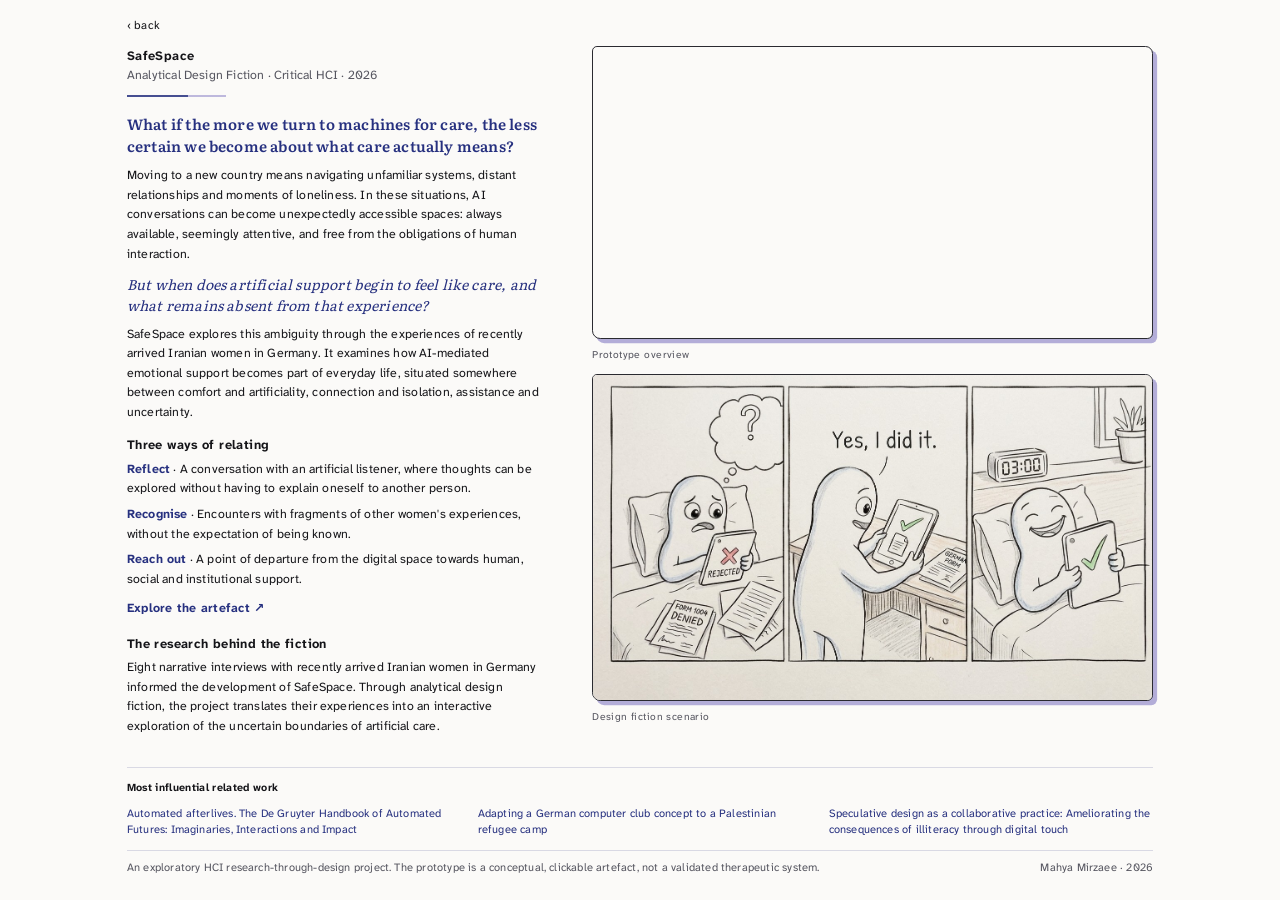
==== index.html @ 9c6891d4 "Back link goes to Design projects Co-Authored-By: Claude Opus 5.5 <noreply@anthropic.com>" ====
<!doctype html>
<html lang="en">
<head>
  <meta charset="utf-8">
  <meta name="viewport" content="width=device-width, initial-scale=1">
  <title>SafeSpace · Mahya Mirzaee</title>
  <meta name="description" content="SafeSpace: can a machine offer a sense of belonging without ever belonging to you? An analytical design fiction about AI-mediated care.">
  <meta name="theme-color" content="#fbfaf8">
  <link rel="stylesheet" href="project.css?v=14">
</head>
<body>
<div class="page">

  <nav class="top" aria-label="Site">
    <a href="https://mahyamirzaee.github.io/projects/">‹ back</a>
  </nav>

  <main>
  <!-- ===== Screen 1: text on the left, recording + two scenario pictures on the right ===== -->
  <section class="sheet" aria-labelledby="title">
    <div class="col">
      <h1 id="title">SafeSpace</h1>
      <p class="sub">Analytical Design Fiction · Critical HCI · 2026</p>
      <div class="thread" aria-hidden="true"></div>

      <p class="lead"><b>What if the more we turn to machines for care, the less certain we become about what care actually means?</b></p>
      <p>Moving to a new country means navigating unfamiliar systems, distant relationships and moments of loneliness. In these situations, AI conversations can become unexpectedly accessible spaces: always available, seemingly attentive, and free from the obligations of human interaction.</p>
      <p class="rq">But when does artificial support begin to feel like care, and what remains absent from that experience?</p>
      <p>SafeSpace explores this ambiguity through the experiences of recently arrived Iranian women in Germany. It examines how AI-mediated emotional support becomes part of everyday life, situated somewhere between comfort and artificiality, connection and isolation, assistance and uncertainty.</p>

      <h2>Three ways of relating</h2>
      <ol class="stages">
        <li><b>Reflect</b> · A conversation with an artificial listener, where thoughts can be explored without having to explain oneself to another person.</li>
        <li><b>Recognise</b> · Encounters with fragments of other women's experiences, without the expectation of being known.</li>
        <li><b>Reach out</b> · A point of departure from the digital space towards human, social and institutional support.</li>
      </ol>
      <a class="try" href="https://safespace-siegen.lovable.app/" target="_blank" rel="noopener">Explore the artefact ↗</a>

      <h2>The research behind the fiction</h2>
      <p>Eight narrative interviews with recently arrived Iranian women in Germany informed the development of SafeSpace. Through analytical design fiction, the project translates their experiences into an interactive exploration of the uncertain boundaries of artificial care.</p>
    </div>

    <!-- right side: the prototype overview video, and the scenario comic under it, in the same ink frame -->
    <div class="cluster pics">
      <figure>
        <!-- a silent video that loops like a GIF -->
        <div class="frame ink vid zoomable" data-cap="Prototype overview">
          <video src="video/prototype-overview.mp4" autoplay muted loop playsinline preload="auto" aria-label="Screen recording of the SafeSpace prototype: choosing a language, the home screen, Reflect, Stories and Find Support."></video>
        </div>
        <figcaption>Prototype overview</figcaption>
      </figure>
      <figure>
        <div class="frame ink comic zoomable" data-cap="Design fiction scenario">
          <img src="img/scenario-comic.jpg" alt="Three comic panels: a figure in bed reads 'Rejected' on a tablet next to a denied form; at a desk, with a German form, she says 'Yes, I did it.' as the tablet shows a check mark; at 03:00 in bed she smiles at the tablet's check mark.">
        </div>
        <figcaption>Design fiction scenario</figcaption>
      </figure>
    </div>
  </section>

  <section class="related related-plain" aria-labelledby="related-title">
    <h2 class="cluster-title" id="related-title">Most influential related work</h2>
    <ol>
      <li><a href="https://doi.org/10.1515/9783110792256-019" target="_blank" rel="noopener">Automated afterlives. The De Gruyter Handbook of Automated Futures: Imaginaries, Interactions and Impact</a></li>
      <li><a href="https://doi.org/10.1145/2631488.2631498" target="_blank" rel="noopener">Adapting a German computer club concept to a Palestinian refugee camp</a></li>
      <li><a href="https://doi.org/10.1145/3487917" target="_blank" rel="noopener">Speculative design as a collaborative practice: Ameliorating the consequences of illiteracy through digital touch</a></li>
    </ol>
  </section>
  </main>

  <footer class="foot">
    <span>An exploratory HCI research-through-design project. The prototype is a conceptual, clickable artefact, not a validated therapeutic system.</span>
    <span>Mahya Mirzaee · 2026</span>
  </footer>
</div>

<script>
  // Large view: click (or Enter) on a picture or video opens it big.
  // Close with a click anywhere, the × button, or Esc. Empty placeholders do nothing.
  (function () {
    var lb = document.createElement("div");
    lb.className = "lightbox";
    lb.hidden = true;
    lb.setAttribute("role", "dialog");
    lb.setAttribute("aria-modal", "true");
    lb.setAttribute("aria-label", "Large view");
    lb.innerHTML = '<button class="lb-close" type="button" aria-label="Close large view">×</button>' +
                   '<div class="lb-inner"></div><p class="lb-cap"></p>';
    document.body.appendChild(lb);
    var inner = lb.querySelector(".lb-inner");
    var cap = lb.querySelector(".lb-cap");
    var closeBtn = lb.querySelector(".lb-close");
    var opener = null;

    function open(tile) {
      var m = tile.querySelector("img, video");
      if (!m) return;
      var big;
      if (m.tagName === "VIDEO") {
        big = document.createElement("video");
        big.src = m.getAttribute("src");
        big.muted = true; big.loop = true; big.autoplay = true; big.playsInline = true; big.controls = true;
      } else {
        big = document.createElement("img");
        big.src = m.getAttribute("src");
        big.alt = m.getAttribute("alt") || "";
      }
      big.addEventListener("click", function (e) { e.stopPropagation(); });
      inner.replaceChildren(big);
      cap.textContent = tile.getAttribute("data-cap") || "";
      opener = tile;
      lb.hidden = false;
      document.documentElement.style.overflow = "hidden";
      closeBtn.focus();
    }
    function close() {
      if (lb.hidden) return;
      lb.hidden = true;
      inner.replaceChildren();
      document.documentElement.style.overflow = "";
      if (opener) opener.focus();
    }

    document.querySelectorAll(".zoomable").forEach(function (tile) {
      tile.tabIndex = 0;
      tile.setAttribute("role", "button");
      tile.setAttribute("aria-label", "Open large view");
      tile.addEventListener("click", function () { open(tile); });
      tile.addEventListener("keydown", function (e) {
        if (e.key === "Enter" || e.key === " ") { e.preventDefault(); open(tile); }
      });
    });
    lb.addEventListener("click", close);
    closeBtn.addEventListener("click", function (e) { e.stopPropagation(); close(); });
    document.addEventListener("keydown", function (e) { if (e.key === "Escape") close(); });
  })();
</script>
</body>
</html>
---- project.css ----
/* Project page foundation
   Same structure as the TACT page: two "screens" with a narrow text column
   beside a cluster of frames, a central statement, related work and a footer.
   Placeholders (dashed boxes, [square brackets]) are replaced with real content later. */

@font-face {
  font-family: "Literata";
  src: url("fonts/Literata.woff2") format("woff2");
  font-weight: 200 900;
  font-display: swap;
}
@font-face {
  font-family: "Atkinson Hyperlegible Next";
  src: url("fonts/AtkinsonHyperlegibleNext.woff2") format("woff2");
  font-weight: 200 800;
  font-display: swap;
}

:root {
  --paper: #fbfaf8;
  --ink: #141418;
  --soft: #55555f;
  --indigo: #26307f;
  --lilac: #b3add8;
  --rule: rgba(38, 48, 127, 0.16);
  --concept: #8a5a2b;
  --head: "Literata", Georgia, serif;
  --text: "Atkinson Hyperlegible Next", system-ui, sans-serif;
}

* { box-sizing: border-box; }
html { -webkit-text-size-adjust: 100%; }
body {
  margin: 0;
  background: var(--paper);
  color: var(--ink);
  font-family: var(--text);
  font-size: 15px;
  line-height: 1.58;
  letter-spacing: 0.015em;
}
a { color: inherit; text-underline-offset: 0.2em; text-decoration-thickness: 1px; }
a:focus-visible, button:focus-visible, .zoomable:focus-visible { outline: 2px solid var(--indigo); outline-offset: 2px; }
img, video { display: block; max-width: 100%; }
p { margin: 0 0 0.9em; }
figure { margin: 0; }

/* ---------- Page frame ---------- */
.page { max-width: 1340px; margin: 0 auto; padding: 28px 48px 24px; }
@media (min-width: 1000px) { .page { zoom: 0.825; } }   /* desktop shown at 82.5% */

.top { margin-bottom: 24px; font-size: 14px; }
.top a { text-decoration: none; }
.top a:hover { text-decoration: underline; }

/* one "screen": text column + cluster of frames */
.sheet {
  display: grid;
  grid-template-columns: minmax(0, 400px) minmax(0, 1fr);
  gap: clamp(40px, 5vw, 88px);
  align-items: start;
}
.sheet > .cluster { display: grid; gap: 16px; justify-self: end; width: 100%; max-width: 680px; }

/* ---------- Text column ---------- */
.col h1, .col h2, .cluster-title {
  margin: 0;
  font-family: var(--text);
  font-size: 15.5px;
  font-weight: 700;
  letter-spacing: 0.03em;
}
.col h2 { margin-top: 1.3em; }
.col h2:first-child { margin-top: 0; }
.col h2 + p, .col h2 + ol { margin-top: 0.35em; }
.sub { margin: 0 0 1.1em; color: var(--soft); }

/* the thread line under the title: one indigo thread with a short lilac stretch (not a weave) */
.thread {
  width: 120px;
  height: 3px;
  margin: 0 0 1.4em;
  background: linear-gradient(90deg, var(--indigo) 0 62%, var(--lilac) 62% 100%);
  opacity: 0.85;
}

.lead { font-family: var(--head); font-size: 18px; line-height: 1.45; color: var(--indigo); }
.rq { font-family: var(--head); font-style: italic; font-size: 17px; line-height: 1.5; color: var(--indigo); }
.stages { list-style: none; margin: 0.4em 0 0; padding: 0; }
.stages li { margin-bottom: 0.8em; }
.small { font-size: 14px; color: var(--soft); }

ol.qs { margin: 0; padding-left: 1.3em; }
ol.qs li { margin-bottom: 0.7em; padding-left: 0.2em; }
.qs b { font-weight: 700; }

/* ---------- Labels: staged / speculative ---------- */
.note {
  font-size: 11.5px;
  letter-spacing: 0.08em;
  text-transform: uppercase;
  color: var(--indigo);
}
.note.concept { color: var(--concept); }
figcaption, .mosaic-caption { margin: 8px 0 0; font-size: 12.5px; line-height: 1.5; color: var(--soft); }

/* ---------- Frames and placeholders ---------- */
.frame { position: relative; overflow: hidden; background: #fff; outline: 1px solid var(--rule); outline-offset: -1px; }
.frame img, .frame video { width: 100%; height: 100%; object-fit: cover; }
.r32 { aspect-ratio: 3 / 2; width: 100%; }
.r43 { aspect-ratio: 4 / 3; }

.placeholder {
  display: flex;
  align-items: center;
  justify-content: center;
  padding: 12px;
  text-align: center;
  font-size: 13px;
  color: var(--soft);
  background: #f3f1f6;
  outline: 1px dashed rgba(20, 20, 24, 0.28);
  outline-offset: -1px;
}

/* ---------- Slideshow: a quiet fade between screen captures ---------- */
.slides .slide { position: absolute; inset: 0; width: 100%; height: 100%; opacity: 0; transition: opacity 900ms ease; }
.slides .slide.on { opacity: 1; z-index: 1; }
@media (prefers-reduced-motion: reduce) { .slides .slide { transition: none; } }

.slidebar { display: flex; justify-content: space-between; align-items: baseline; gap: 16px; margin-top: 6px; }
.try { color: var(--indigo); font-weight: 700; font-size: 15px; letter-spacing: 0.02em; text-decoration: none; white-space: nowrap; }
.try:hover { text-decoration: underline; text-underline-offset: 0.25em; }
.controls { display: flex; align-items: center; gap: 4px; flex-shrink: 0; font-size: 14px; }
.controls button { border: 0; background: none; padding: 6px 9px; font: inherit; color: var(--ink); cursor: pointer; }
.controls .count { min-width: 2.6em; text-align: center; font-variant-numeric: tabular-nums; }

/* ---------- Prototype in use: a mosaic of tiles ---------- */
.in-use .cluster-title { margin: 0 0 6px; font-size: 13px; }
.mosaic { display: grid; grid-template-columns: repeat(6, 1fr); grid-auto-rows: 58px; gap: 8px; }
.tile { position: relative; overflow: hidden; background: #ece9f1; }
.tile img, .tile video { width: 100%; height: 100%; object-fit: cover; }
.t-a { grid-column: 1 / 5; grid-row: 1 / 6; }   /* large */
.t-b { grid-column: 5 / 7; grid-row: 1 / 3; }   /* small, top */
.t-c { grid-column: 5 / 7; grid-row: 3 / 6; }   /* small, bottom */
.tile-label {
  position: absolute; left: 6px; bottom: 6px;
  padding: 2px 7px; border-radius: 3px;
  background: rgba(251, 250, 248, 0.88);
  font-size: 10.5px; letter-spacing: 0.03em; color: var(--indigo);
  pointer-events: none;
}

/* hover: a tile grows a little; click: it opens large */
.zoomable { cursor: zoom-in; transition: transform 350ms ease, box-shadow 350ms ease; }
.zoomable:hover, .zoomable:focus-visible { transform: scale(1.05); z-index: 2; box-shadow: 0 10px 28px rgba(20, 20, 24, 0.18); }
.frame.zoomable:hover { transform: scale(1.02); }
@media (prefers-reduced-motion: reduce) { .zoomable, .zoomable:hover { transition: none; transform: none; } }

/* ---------- Central statement ---------- */
.statement { margin: 56px 0 8px; padding: 72px 0 80px; border-top: 1px solid var(--rule); text-align: center; }
.statement-label { margin: 0 0 22px; font-size: 12px; letter-spacing: 0.12em; text-transform: uppercase; color: var(--soft); }
.statement blockquote {
  margin: 0 auto;
  max-width: 24ch;
  font-family: var(--head);
  font-size: clamp(26px, 3.2vw, 40px);
  line-height: 1.3;
  color: var(--indigo);
}
.statement blockquote::after {
  content: "";
  display: block;
  width: 120px; height: 3px;
  margin: 30px auto 0;
  background: linear-gradient(90deg, var(--indigo) 0 62%, var(--lilac) 62% 100%);
  opacity: 0.7;
}
@media (min-width: 1000px) {
  .statement blockquote { max-width: none; white-space: nowrap; font-size: clamp(22px, 2.1vw, 32px); }
}

/* ---------- Screen 2: future direction ---------- */
.future h2 { margin-top: 0; }
.intention {
  margin: 14px 0 4px;
  padding-left: 14px;
  border-left: 2px solid var(--lilac);
  font-family: var(--head); font-style: italic; font-size: 16.5px; line-height: 1.45; color: var(--indigo);
}
.intention span {
  display: block; margin-bottom: 2px;
  font-family: var(--text); font-style: normal; font-size: 12px; font-weight: 700; letter-spacing: 0.04em; color: var(--ink);
}

/* ---------- Related work: one row across the page ---------- */
.related { margin-top: 44px; padding-top: 18px; border-top: 1px solid var(--rule); }
.related .cluster-title { margin: 0 0 12px; font-size: 13px; }
.related ol { display: grid; grid-template-columns: repeat(3, 1fr); gap: 32px; margin: 0; padding: 0; list-style: none; counter-reset: rw; }
.related li { counter-increment: rw; font-size: 13.5px; line-height: 1.45; }
.related li::before { content: counter(rw); display: block; margin-bottom: 4px; font-size: 11px; color: var(--soft); }
.related a { color: var(--indigo); text-decoration: none; }
.related a:hover { text-decoration: underline; }

/* ---------- Footer ---------- */
.foot {
  margin-top: 36px; padding-top: 14px;
  border-top: 1px solid var(--rule);
  display: flex; justify-content: space-between; flex-wrap: wrap; gap: 10px;
  font-size: 13.5px; color: var(--soft);
}

/* ---------- Large view ---------- */
.lightbox {
  position: fixed; inset: 0; z-index: 50;
  display: flex; flex-direction: column; align-items: center; justify-content: center; gap: 14px;
  padding: 48px 24px 32px;
  background: rgba(251, 250, 248, 0.97);
  cursor: zoom-out;
}
.lightbox[hidden] { display: none; }
.lb-inner { max-width: min(1200px, 92vw); max-height: 80vh; display: flex; }
.lb-inner img, .lb-inner video { max-width: 100%; max-height: 80vh; object-fit: contain; box-shadow: 0 12px 40px rgba(20, 20, 24, 0.18); cursor: default; }
.lb-cap { margin: 0; text-align: center; font-size: 14px; color: var(--soft); }
.lb-close { position: absolute; top: 14px; right: 18px; border: 0; background: none; font-size: 34px; line-height: 1; color: var(--indigo); cursor: pointer; }

/* ---------- Tablet and phone ---------- */
@media (max-width: 900px) {
  body { font-size: 16px; }
  .page { padding: 32px 24px 44px; }
  .top { margin-bottom: 40px; }
  .sheet { grid-template-columns: 1fr; gap: 28px; }
  .sheet > .cluster { justify-self: stretch; max-width: none; }
  .statement { margin-top: 48px; padding: 48px 0 56px; }
}
@media (max-width: 760px) { .related ol { grid-template-columns: 1fr; gap: 14px; } }
@media (max-width: 480px) {
  .page { padding: 28px 16px 40px; }
  .mosaic { grid-auto-rows: 40px; gap: 6px; }
  .slidebar { flex-wrap: wrap; }
}

/* ---------- SafeSpace layout: recording on top, two scenario pictures under it ---------- */
.rec video { object-fit: contain; background: #f3f1f6; }   /* a phone-shaped recording sits centred, not cropped */
/* temporary app screenshots: phone screens shown whole on a soft background */
.strip { display: flex; justify-content: center; gap: 4%; padding: 3% 4%; background: #efede8; }
.strip img { width: auto; height: 100%; max-width: 30%; object-fit: contain; box-shadow: 0 4px 16px rgba(20, 20, 24, 0.12); border-radius: 6px; }
.shot { background: #efede8; }
.shot img { object-fit: contain; padding: 4%; }

/* the whole first screen fits the window: the pictures shrink with the window height */
@media (min-width: 901px) {
  .page { padding-top: 20px; }
  .top { margin-bottom: 14px; }
  .sheet > .cluster.pics {
    grid-template-columns: 1fr 1fr;
    grid-template-rows: 3fr 2fr;
    gap: 12px;
    height: calc((100vh - 90px) / 0.825);   /* /0.825 undoes the desktop zoom */
    max-height: 820px;
  }
  .pics .rec { grid-column: 1 / 3; }
  .sheet .col h2 { margin-top: 1em; }
  .sheet .col .stages li { margin-bottom: 0.5em; }
  .sheet .try { display: inline-block; margin-top: 4px; }
}
@media (max-width: 900px) {
  .pics { grid-template-columns: 1fr 1fr; gap: 8px; }
  .pics .rec { grid-column: 1 / 3; aspect-ratio: 3 / 2; }
  .pics .frame:not(.rec) { aspect-ratio: 4 / 3; }
}

/* half screen: three text columns side by side */
.three { display: grid; grid-template-columns: repeat(3, 1fr); gap: clamp(28px, 4vw, 64px); }
.three .col h2 { margin-top: 0; }

/* tighter statement so the whole page is about one and a half screens */
.statement { margin: 40px 0 0; padding: 44px 0 48px; }
.statement blockquote::after { margin-top: 22px; }
.related { margin-top: 32px; }
.foot { margin-top: 24px; }

@media (max-width: 900px) {
  .three { grid-template-columns: 1fr; gap: 8px; }
  .three .col h2 { margin-top: 1em; }
}
@media (max-width: 480px) { .pair { gap: 8px; } }

/* longer statement: let it wrap over two lines */
@media (min-width: 1000px) {
  .statement blockquote { white-space: normal; max-width: 40ch; font-size: clamp(22px, 2vw, 30px); }
}
.three .intention { margin-top: 6px; }

/* the longer intro text: a wider left column so it still fits in the first screen */
@media (min-width: 901px) {
  .sheet { grid-template-columns: minmax(0, 500px) minmax(0, 1fr); gap: clamp(32px, 4vw, 64px); }
  .sheet .col p { margin-bottom: 0.7em; }
  .sheet .col .lead { margin-bottom: 0.6em; }
}
@media (min-width: 901px) and (max-height: 700px) {
  .page { padding-top: 10px; }
  .top { margin-bottom: 6px; }
  .sheet .col h2 { margin-top: 0.8em; }
}

/* ---------- Right side v2: video + comic, stacked, in a light hand-drawn ink frame ---------- */
@media (min-width: 901px) {
  .sheet > .cluster.pics {
    display: flex; flex-direction: column; gap: 14px;
    height: auto; max-height: none;
    /* keep both frames inside the first screen: width follows the window height */
    width: 100%;
    max-width: min(680px, calc(((100vh - 40px) / 0.825 - 140px) / 1.11));
  }
}
@media (max-width: 900px) { .sheet > .cluster.pics { display: flex; flex-direction: column; gap: 14px; } }

/* the ink frame: a thin dark line like the comic's panels, slightly rounded, with a small playful lilac offset */
.frame.ink {
  outline: none;
  border: 1.6px solid #2a2a30;
  border-radius: 6px 9px 7px 10px;   /* a little uneven, like a hand-drawn box */
  box-shadow: 5px 5px 0 var(--lilac);
  background: #fbfaf8;
}
.vid { aspect-ratio: 1846 / 964; }              /* the recording's own shape: no blank bands */
.vid video { object-fit: cover; }
.comic { aspect-ratio: 1343 / 784; }
.comic img { object-fit: cover; }
.pics figcaption { margin-top: 9px; font-size: 12.5px; letter-spacing: 0.04em; color: var(--soft); }
.frame.ink.zoomable:hover { transform: rotate(-0.4deg) scale(1.01); }

/* text under the big statement */
.statement-text { max-width: 62ch; margin: 22px auto 0; color: var(--soft); font-size: 15px; }

/* ---------- Second part v2: compact, minimal, same columns as the first screen ---------- */
.second {
  display: grid;
  grid-template-columns: minmax(0, 500px) minmax(0, 1fr);
  gap: clamp(32px, 4vw, 64px);
  align-items: start;
  margin-top: 44px; padding-top: 30px;
  border-top: 1px solid var(--rule);
}
.second .col h2 { margin-top: 1.1em; }
.second .col h2:first-child { margin-top: 0; }
.second .col p { margin-bottom: 0.6em; }

/* the five tensions: two words pulled apart by a thin indigo-to-lilac thread, no numbers */
.tensions { width: 100%; max-width: 680px; justify-self: end; }
.tensions .cluster-title { margin: 0 0 10px; }
.tensions ul { list-style: none; margin: 0; padding: 0; }
.tensions li { padding: 11px 0 10px; border-bottom: 1px solid var(--rule); }
.tensions li:first-child { border-top: 1px solid var(--rule); }
.pull { display: flex; align-items: center; gap: 14px; margin: 0 0 3px; font-family: var(--head); font-size: 17px; color: var(--indigo); }
.pull span { white-space: nowrap; }
.pull i { flex: 1; height: 1.5px; min-width: 30px; background: linear-gradient(90deg, var(--indigo), var(--lilac)); opacity: 0.6; }
.tensions .q { margin: 0; font-size: 13.5px; color: var(--soft); }
.tension-note { margin: 12px 0 0; font-family: var(--head); font-style: italic; font-size: 14.5px; color: var(--indigo); }

.related { margin-top: 30px; }

@media (max-width: 900px) {
  .second { grid-template-columns: 1fr; gap: 28px; margin-top: 36px; }
  .tensions { justify-self: stretch; max-width: none; }
}
@media (max-width: 480px) {
  .pull { font-size: 15px; gap: 10px; }
  .pull span { white-space: normal; }
}

/* ---------- Second part v3: one short band, so the page needs almost no scrolling ---------- */
.second { margin-top: 26px; padding-top: 20px; }
.second .col p { margin: 0.35em 0 0; }
.tensions li, .tensions li:first-child { border: 0; }
.tensions ul { display: grid; grid-template-columns: 1fr 1fr; column-gap: 34px; row-gap: 4px; }
.tensions li.pull { padding: 3px 0; margin: 0; font-size: 15.5px; }
.lead b { font-weight: 600; }

.related-line { margin: 22px 0 0; font-size: 13px; color: var(--soft); }
.related-line span { margin-right: 10px; font-weight: 700; color: var(--ink); }
.related-line a { color: var(--indigo); text-decoration: none; }
.related-line a:hover { text-decoration: underline; }
.foot { margin-top: 14px; padding-top: 10px; }

@media (max-width: 480px) { .tensions ul { grid-template-columns: 1fr; } }

/* v13: all text in the left column; the explore link sits between the spaces and the research */
.sheet .col .try + h2 { margin-top: 1.2em; }
.stages li b { color: var(--indigo); }
.related-line { margin-top: 26px; padding-top: 14px; border-top: 1px solid var(--rule); }

/* related work: titles only, in one horizontal row, no numbers */
.related-plain { margin-top: 26px; padding-top: 14px; }
.related-plain li::before { content: none; }
.related-plain li { font-size: 13.5px; }
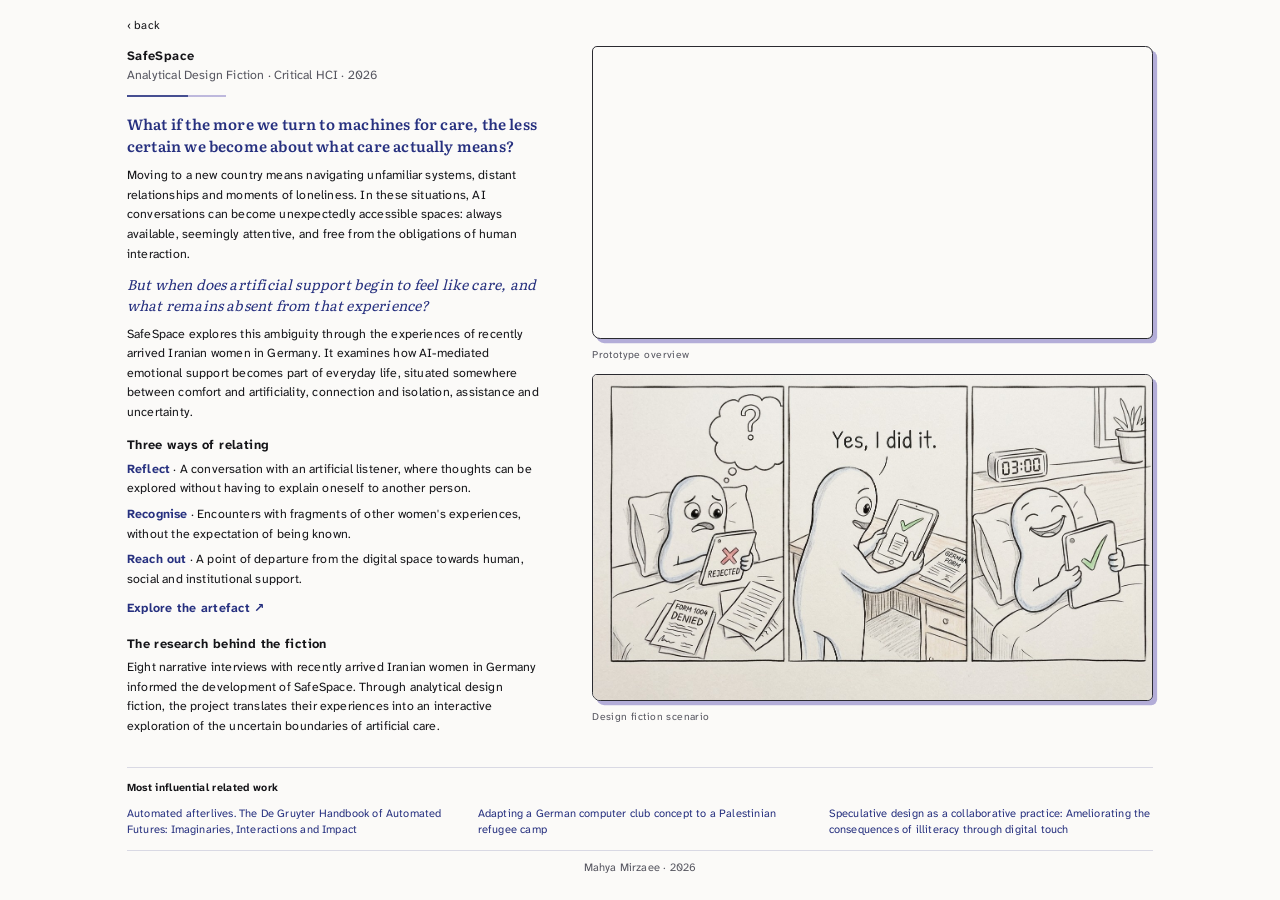
==== commit 2e37dc92: "Footer shows only the name, centred Co-Authored-By: Claude Opus 5.5 <noreply@anthropic.com>" ====
--- a/index.html
+++ b/index.html
@@ -6,7 +6,7 @@
   <title>SafeSpace · Mahya Mirzaee</title>
   <meta name="description" content="SafeSpace: can a machine offer a sense of belonging without ever belonging to you? An analytical design fiction about AI-mediated care.">
   <meta name="theme-color" content="#fbfaf8">
-  <link rel="stylesheet" href="project.css?v=14">
+  <link rel="stylesheet" href="project.css?v=15">
 </head>
 <body>
 <div class="page">
@@ -69,7 +69,6 @@
   </main>
 
   <footer class="foot">
-    <span>An exploratory HCI research-through-design project. The prototype is a conceptual, clickable artefact, not a validated therapeutic system.</span>
     <span>Mahya Mirzaee · 2026</span>
   </footer>
 </div>
--- a/project.css
+++ b/project.css
@@ -395,3 +395,6 @@
 .related-plain { margin-top: 26px; padding-top: 14px; }
 .related-plain li::before { content: none; }
 .related-plain li { font-size: 13.5px; }
+
+/* footer: only the name, centred */
+.foot { justify-content: center; }
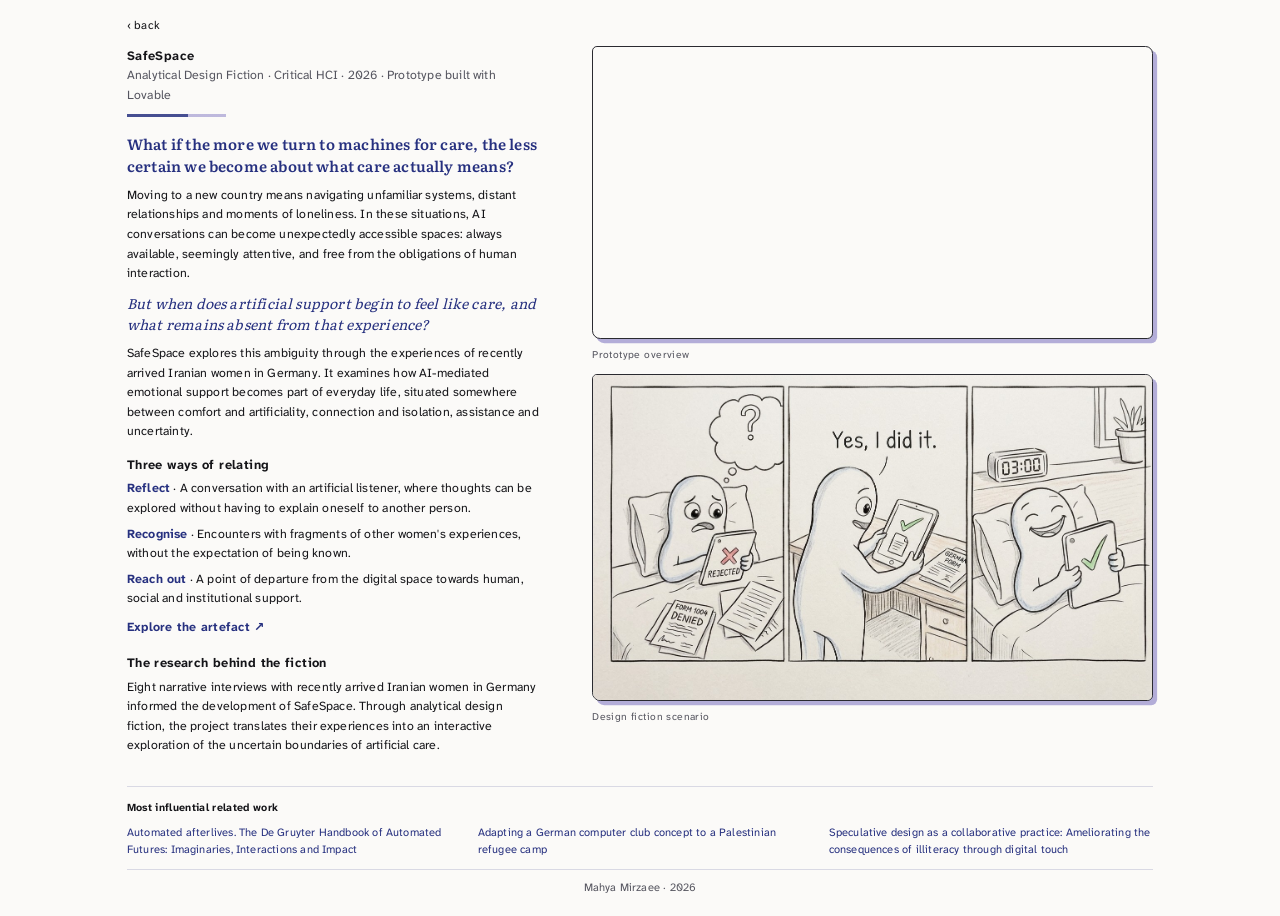
==== commit bfa655c9: "Mention the tool: prototype built with Lovable Co-Authored-By: Claude Opus 5.5 <noreply@anthropic.co" ====
--- a/index.html
+++ b/index.html
@@ -20,7 +20,7 @@
   <section class="sheet" aria-labelledby="title">
     <div class="col">
       <h1 id="title">SafeSpace</h1>
-      <p class="sub">Analytical Design Fiction · Critical HCI · 2026</p>
+      <p class="sub">Analytical Design Fiction · Critical HCI · 2026 · Prototype built with Lovable</p>
       <div class="thread" aria-hidden="true"></div>
 
       <p class="lead"><b>What if the more we turn to machines for care, the less certain we become about what care actually means?</b></p>
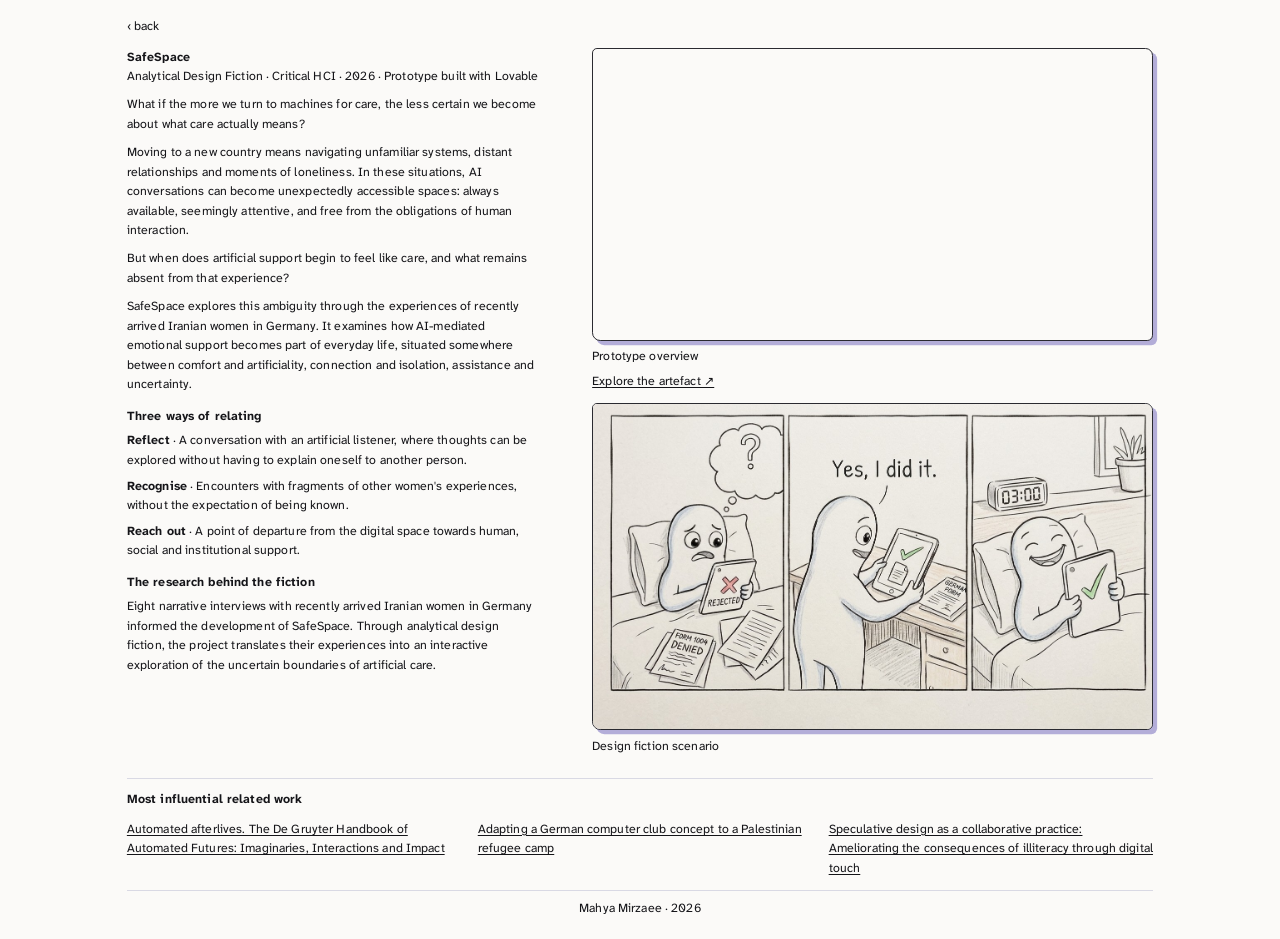
==== commit 50585f8b: "Plain text: one font, one size; explore link under the overview Co-Authored-By: Claude Opus 5.5 <nor" ====
--- a/index.html
+++ b/index.html
@@ -6,7 +6,7 @@
   <title>SafeSpace · Mahya Mirzaee</title>
   <meta name="description" content="SafeSpace: can a machine offer a sense of belonging without ever belonging to you? An analytical design fiction about AI-mediated care.">
   <meta name="theme-color" content="#fbfaf8">
-  <link rel="stylesheet" href="project.css?v=15">
+  <link rel="stylesheet" href="project.css?v=16">
 </head>
 <body>
 <div class="page">
@@ -21,11 +21,10 @@
     <div class="col">
       <h1 id="title">SafeSpace</h1>
       <p class="sub">Analytical Design Fiction · Critical HCI · 2026 · Prototype built with Lovable</p>
-      <div class="thread" aria-hidden="true"></div>
 
-      <p class="lead"><b>What if the more we turn to machines for care, the less certain we become about what care actually means?</b></p>
+      <p>What if the more we turn to machines for care, the less certain we become about what care actually means?</p>
       <p>Moving to a new country means navigating unfamiliar systems, distant relationships and moments of loneliness. In these situations, AI conversations can become unexpectedly accessible spaces: always available, seemingly attentive, and free from the obligations of human interaction.</p>
-      <p class="rq">But when does artificial support begin to feel like care, and what remains absent from that experience?</p>
+      <p>But when does artificial support begin to feel like care, and what remains absent from that experience?</p>
       <p>SafeSpace explores this ambiguity through the experiences of recently arrived Iranian women in Germany. It examines how AI-mediated emotional support becomes part of everyday life, situated somewhere between comfort and artificiality, connection and isolation, assistance and uncertainty.</p>
 
       <h2>Three ways of relating</h2>
@@ -34,7 +33,6 @@
         <li><b>Recognise</b> · Encounters with fragments of other women's experiences, without the expectation of being known.</li>
         <li><b>Reach out</b> · A point of departure from the digital space towards human, social and institutional support.</li>
       </ol>
-      <a class="try" href="https://safespace-siegen.lovable.app/" target="_blank" rel="noopener">Explore the artefact ↗</a>
 
       <h2>The research behind the fiction</h2>
       <p>Eight narrative interviews with recently arrived Iranian women in Germany informed the development of SafeSpace. Through analytical design fiction, the project translates their experiences into an interactive exploration of the uncertain boundaries of artificial care.</p>
@@ -48,6 +46,7 @@
           <video src="video/prototype-overview.mp4" autoplay muted loop playsinline preload="auto" aria-label="Screen recording of the SafeSpace prototype: choosing a language, the home screen, Reflect, Stories and Find Support."></video>
         </div>
         <figcaption>Prototype overview</figcaption>
+        <a class="try" href="https://safespace-siegen.lovable.app/" target="_blank" rel="noopener">Explore the artefact ↗</a>
       </figure>
       <figure>
         <div class="frame ink comic zoomable" data-cap="Design fiction scenario">
--- a/project.css
+++ b/project.css
@@ -398,3 +398,22 @@
 
 /* footer: only the name, centred */
 .foot { justify-content: center; }
+
+/* ---------- Plain text (14 Nov): one font, one size, one colour, no extra design ---------- */
+body, .page, .page p, .page li, .page h1, .page h2, .page .sub, .page figcaption,
+.page .try, .page a, .page .cluster-title, .page .foot, .page .top {
+  font-family: var(--text);
+  font-size: 15px;
+  font-style: normal;
+  letter-spacing: 0.01em;
+  line-height: 1.58;
+  color: var(--ink);
+}
+.page h1, .page h2, .page .cluster-title { font-weight: 700; }
+.page .sub { margin-bottom: 1.2em; }
+.page .stages li b { color: var(--ink); }
+.page a { text-decoration: underline; text-underline-offset: 0.2em; }
+.page .top a { text-decoration: none; }
+.page .try { display: inline-block; margin-top: 6px; font-weight: 400; }
+.page .pics figcaption { margin-top: 8px; letter-spacing: 0.01em; }
+.related-plain li { font-size: 15px; }
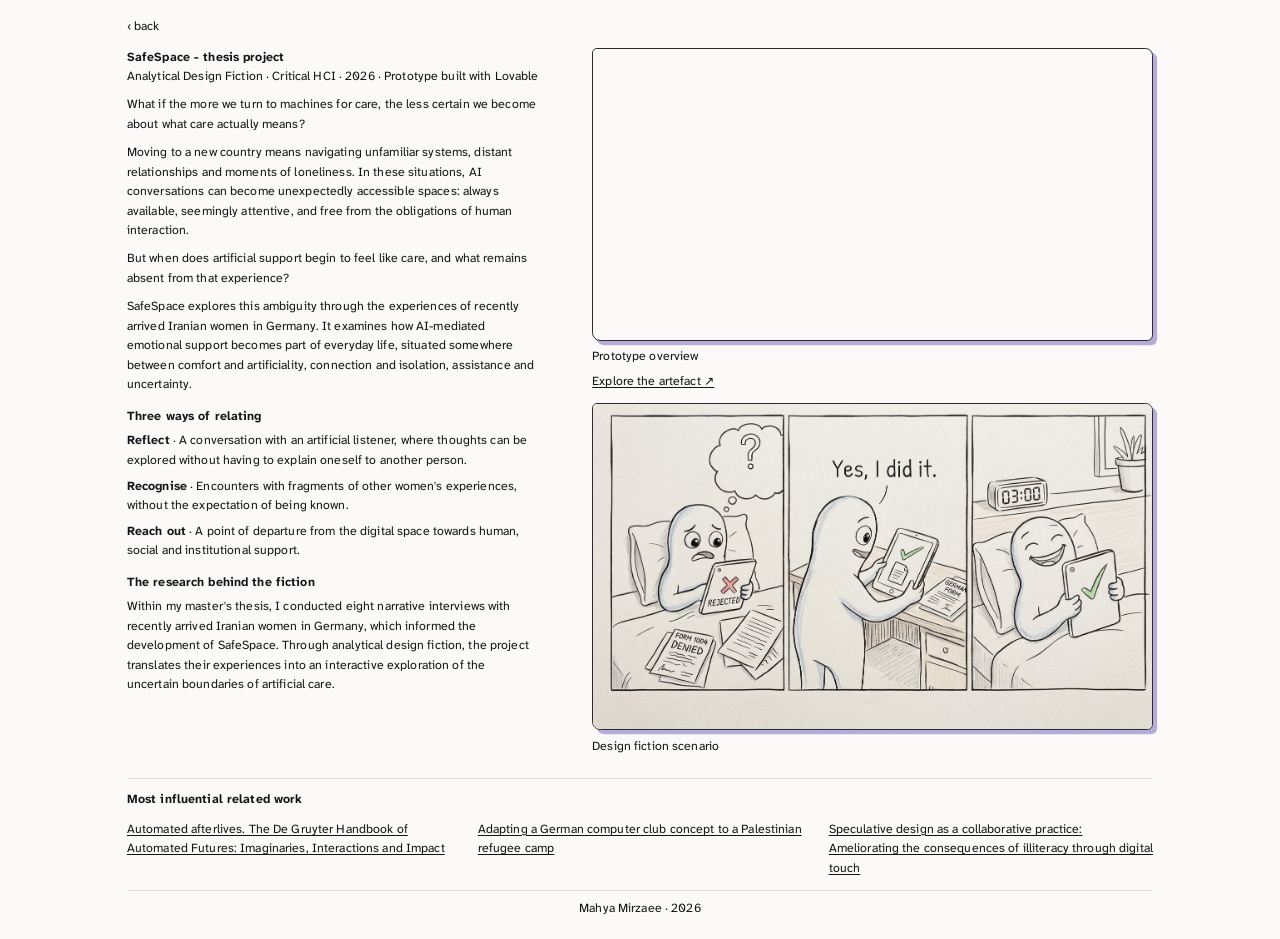
==== commit 5f41d676: "Thesis project title and research sentence Co-Authored-By: Claude Opus 5.5 <noreply@anthropic.com>" ====
--- a/index.html
+++ b/index.html
@@ -19,7 +19,7 @@
   <!-- ===== Screen 1: text on the left, recording + two scenario pictures on the right ===== -->
   <section class="sheet" aria-labelledby="title">
     <div class="col">
-      <h1 id="title">SafeSpace</h1>
+      <h1 id="title">SafeSpace - thesis project</h1>
       <p class="sub">Analytical Design Fiction · Critical HCI · 2026 · Prototype built with Lovable</p>
 
       <p>What if the more we turn to machines for care, the less certain we become about what care actually means?</p>
@@ -35,7 +35,7 @@
       </ol>
 
       <h2>The research behind the fiction</h2>
-      <p>Eight narrative interviews with recently arrived Iranian women in Germany informed the development of SafeSpace. Through analytical design fiction, the project translates their experiences into an interactive exploration of the uncertain boundaries of artificial care.</p>
+      <p>Within my master's thesis, I conducted eight narrative interviews with recently arrived Iranian women in Germany, which informed the development of SafeSpace. Through analytical design fiction, the project translates their experiences into an interactive exploration of the uncertain boundaries of artificial care.</p>
     </div>
 
     <!-- right side: the prototype overview video, and the scenario comic under it, in the same ink frame -->
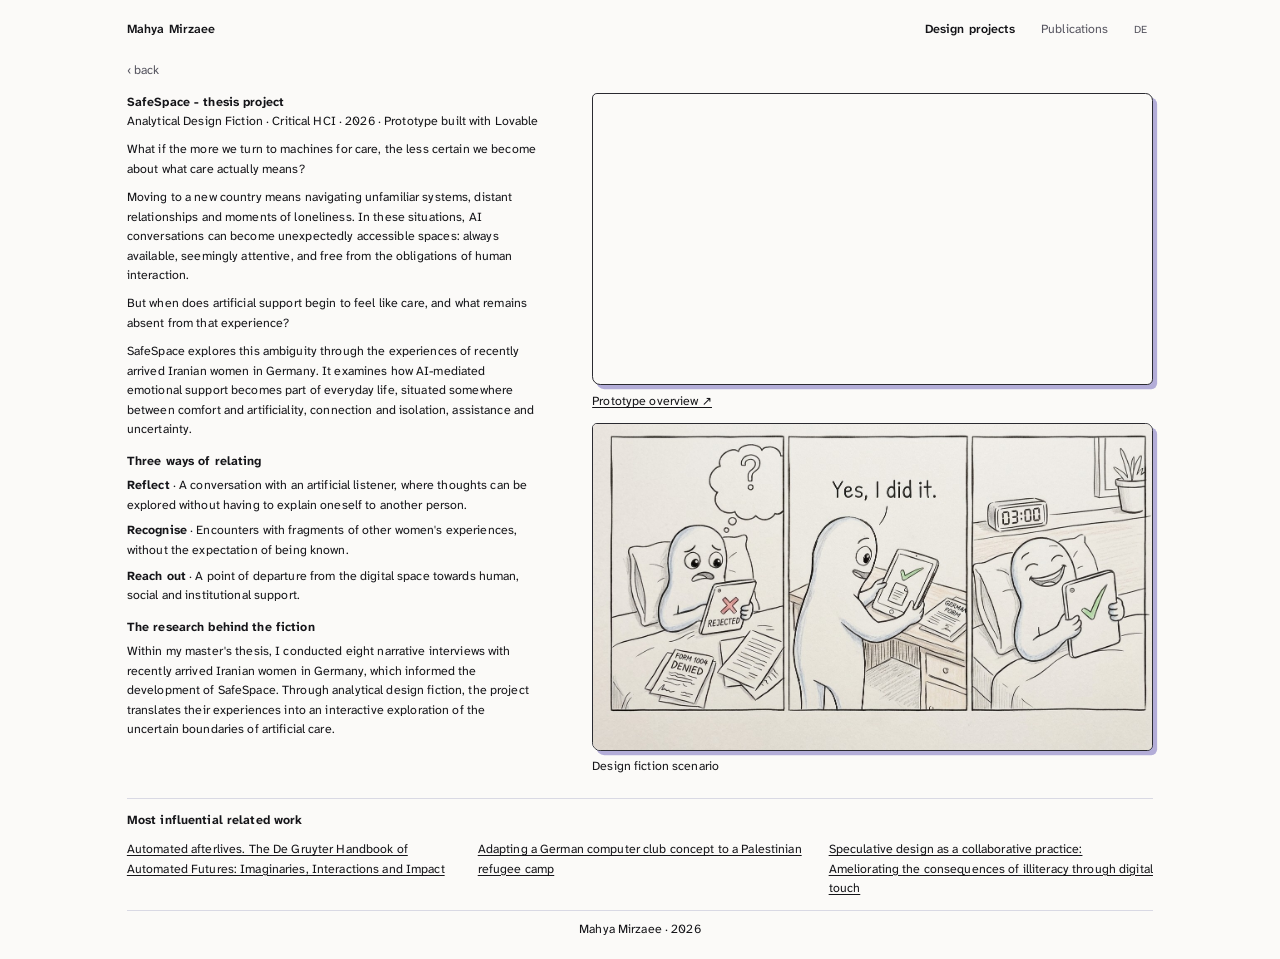
==== commit d72cd7fc: "Prototype overview caption is the link to the artefact Co-Authored-By: Claude Opus 5.5 <noreply@anth" ====
--- a/index.html
+++ b/index.html
@@ -7,11 +7,34 @@
   <meta name="description" content="SafeSpace: can a machine offer a sense of belonging without ever belonging to you? An analytical design fiction about AI-mediated care.">
   <meta name="theme-color" content="#fbfaf8">
   <link rel="stylesheet" href="project.css?v=16">
+<style id="site-bar">
+  /* same top bar as the portfolio (mahyamirzaee.github.io) */
+  .site-bar { display: flex; flex-wrap: wrap; align-items: baseline; gap: 12px 24px; padding: 4px 0 26px; font-family: "Atkinson Hyperlegible Next", system-ui, sans-serif; }
+  .site-bar .sb-name { margin-right: auto; font-size: 15px; font-weight: 600; color: #141418; text-decoration: none; }
+  .site-bar nav { display: flex; flex-wrap: wrap; gap: 6px 32px; }
+  .site-bar nav a { font-size: 15px; color: #55545f; text-decoration: none; }
+  .site-bar nav a[aria-current="page"] { color: #141418; font-weight: 600; }
+  .site-bar .sb-lang { font-size: 13px; color: #55545f; text-decoration: none; padding: 2px 7px; }
+  .site-bar a:hover { color: #26307f; }
+  /* one look for every back link */
+  .top { font-size: 14px; }
+  .top a { color: #55545f; text-decoration: none; }
+  .top a:hover { color: #141418; text-decoration: underline; }
+  @media (max-width: 640px) { .site-bar .sb-name { width: 100%; } }
+</style>
 </head>
 <body>
 <div class="page">
 
-  <nav class="top" aria-label="Site">
+  <header class="site-bar">
+    <a class="sb-name" href="https://mahyamirzaee.github.io/">Mahya Mirzaee</a>
+    <nav aria-label="Main">
+      <a href="https://mahyamirzaee.github.io/projects/" aria-current="page">Design projects</a>
+      <a href="https://mahyamirzaee.github.io/publications/">Publications</a>
+    </nav>
+    <a class="sb-lang" href="https://mahyamirzaee.github.io/de/projects/" lang="de" hreflang="de" aria-label="Deutsch">DE</a>
+  </header>
+  <nav class="top" aria-label="Back">
     <a href="https://mahyamirzaee.github.io/projects/">‹ back</a>
   </nav>
 
@@ -45,8 +68,7 @@
         <div class="frame ink vid zoomable" data-cap="Prototype overview">
           <video src="video/prototype-overview.mp4" autoplay muted loop playsinline preload="auto" aria-label="Screen recording of the SafeSpace prototype: choosing a language, the home screen, Reflect, Stories and Find Support."></video>
         </div>
-        <figcaption>Prototype overview</figcaption>
-        <a class="try" href="https://safespace-siegen.lovable.app/" target="_blank" rel="noopener">Explore the artefact ↗</a>
+        <figcaption><a href="https://safespace-siegen.lovable.app/" target="_blank" rel="noopener">Prototype overview ↗</a></figcaption>
       </figure>
       <figure>
         <div class="frame ink comic zoomable" data-cap="Design fiction scenario">
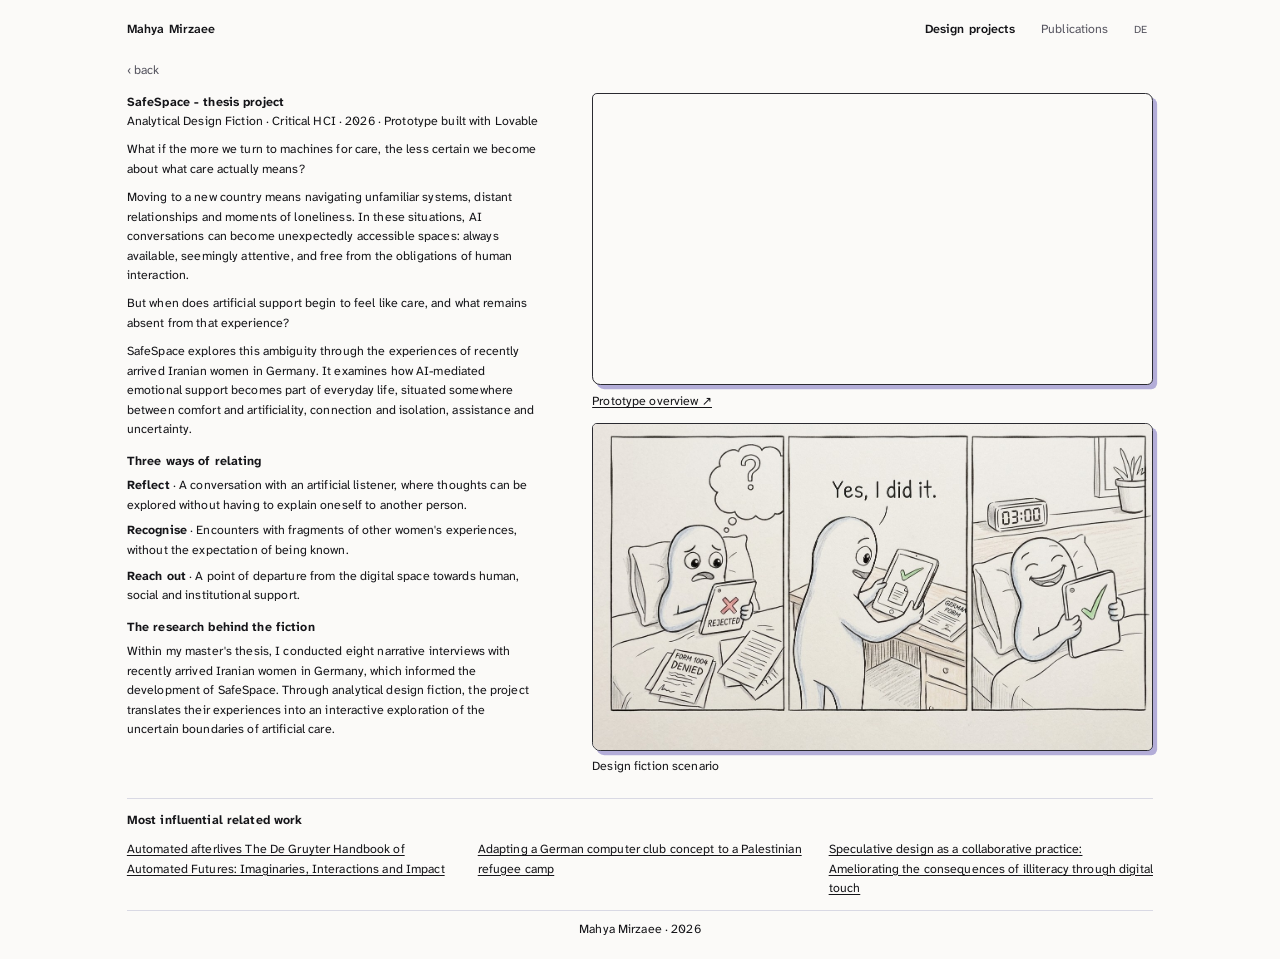
==== commit e4089e70: "Remove dot in first related-work title Co-Authored-By: Claude Opus 5.5 <noreply@anthropic.com>" ====
--- a/index.html
+++ b/index.html
@@ -82,7 +82,7 @@
   <section class="related related-plain" aria-labelledby="related-title">
     <h2 class="cluster-title" id="related-title">Most influential related work</h2>
     <ol>
-      <li><a href="https://doi.org/10.1515/9783110792256-019" target="_blank" rel="noopener">Automated afterlives. The De Gruyter Handbook of Automated Futures: Imaginaries, Interactions and Impact</a></li>
+      <li><a href="https://doi.org/10.1515/9783110792256-019" target="_blank" rel="noopener">Automated afterlives The De Gruyter Handbook of Automated Futures: Imaginaries, Interactions and Impact</a></li>
       <li><a href="https://doi.org/10.1145/2631488.2631498" target="_blank" rel="noopener">Adapting a German computer club concept to a Palestinian refugee camp</a></li>
       <li><a href="https://doi.org/10.1145/3487917" target="_blank" rel="noopener">Speculative design as a collaborative practice: Ameliorating the consequences of illiteracy through digital touch</a></li>
     </ol>
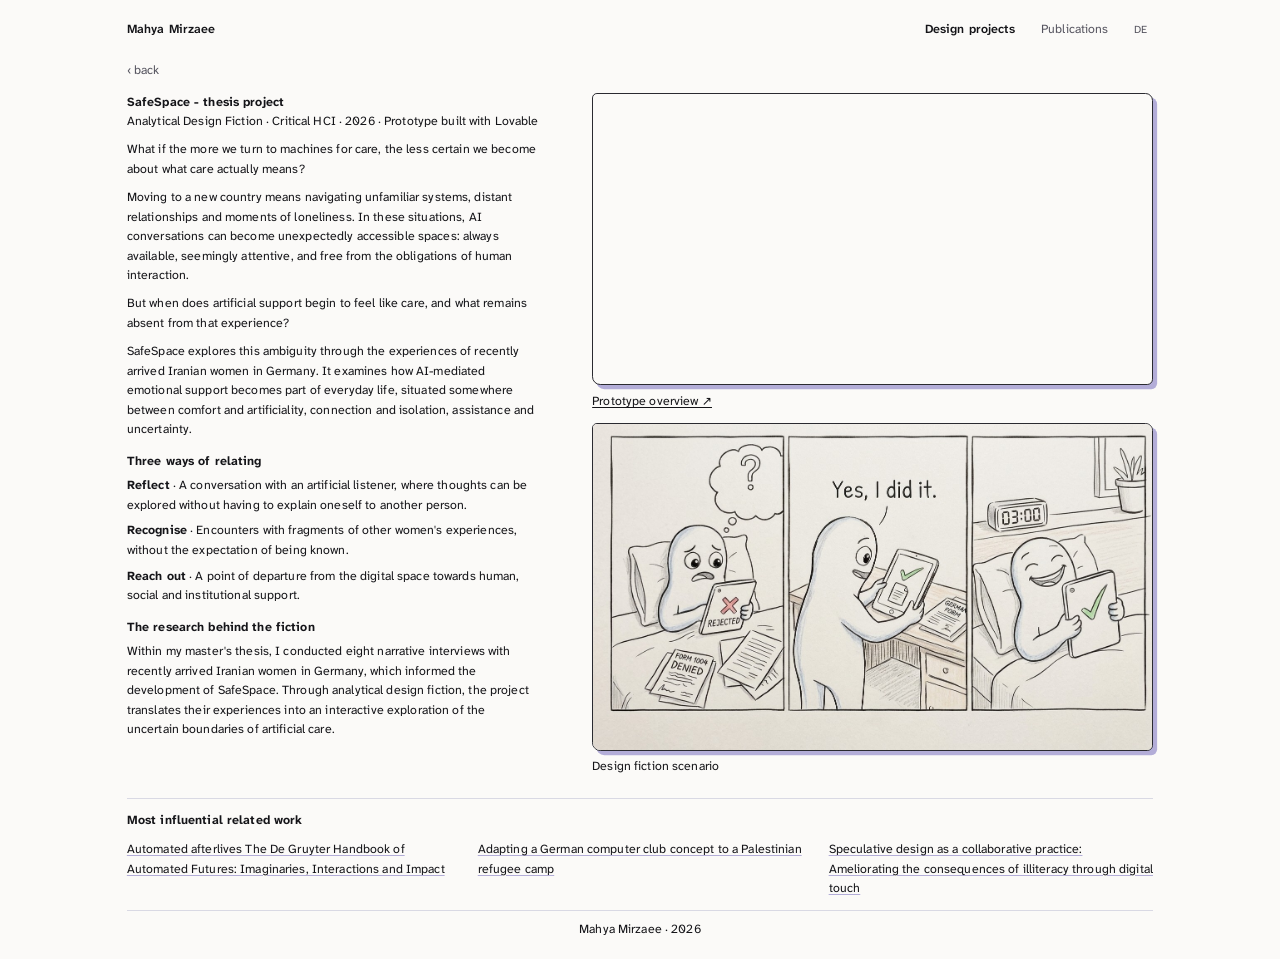
==== commit ec336903: "One underlined style for all reference links Co-Authored-By: Claude Opus 5.5 <noreply@anthropic.com>" ====
--- a/index.html
+++ b/index.html
@@ -20,6 +20,9 @@
   .top { font-size: 14px; }
   .top a { color: #55545f; text-decoration: none; }
   .top a:hover { color: #141418; text-decoration: underline; }
+  /* one look for every reference link (Most influential related work) */
+  .related li a { color: #141418; font-size: 15px; line-height: 1.45; text-decoration: underline; text-decoration-color: #b3add8; text-decoration-thickness: 1px; text-underline-offset: 0.2em; }
+  .related li a:hover { color: #26307f; text-decoration-color: #26307f; }
   @media (max-width: 640px) { .site-bar .sb-name { width: 100%; } }
 </style>
 </head>
